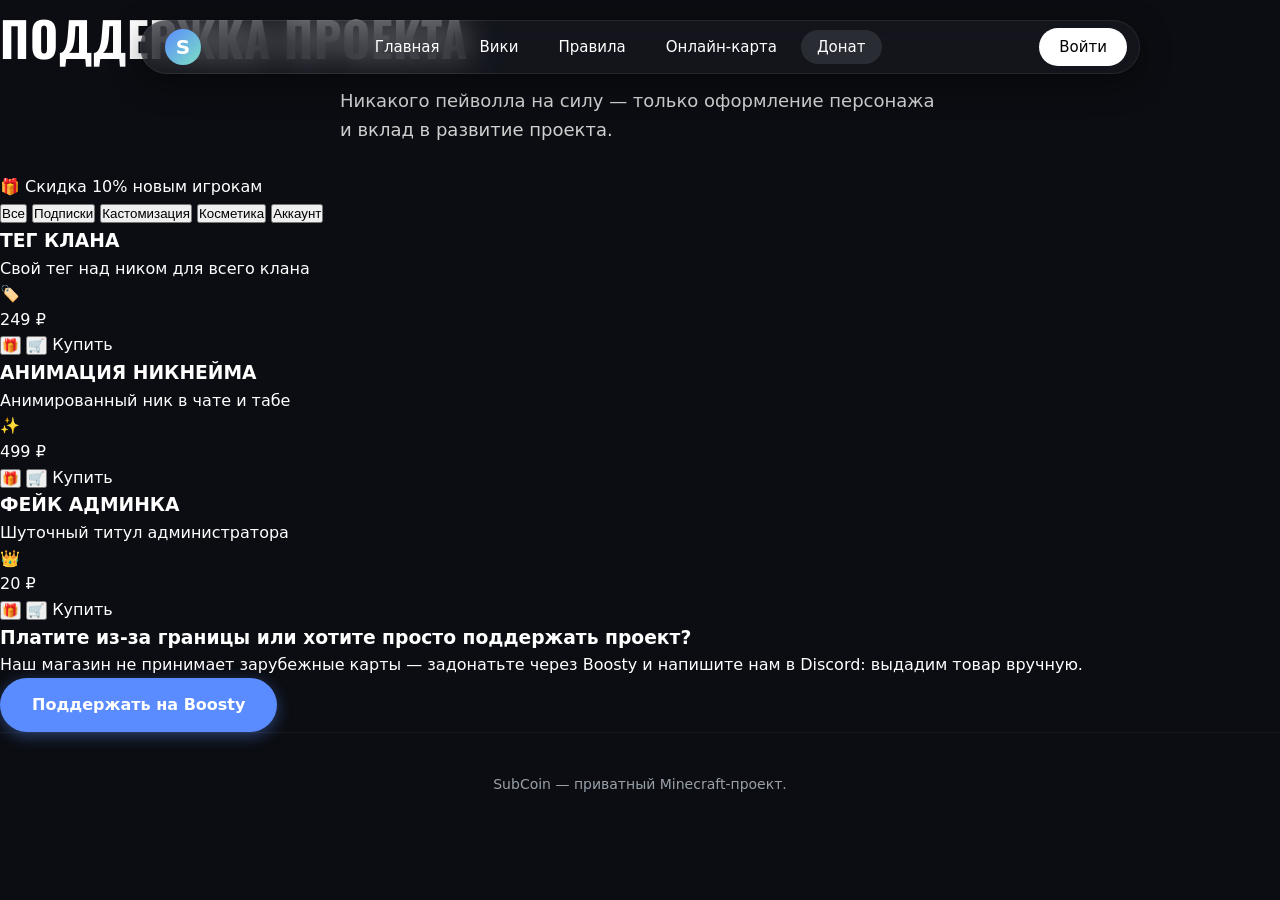
==== donate.html @ 5a4e620c "Create donate.html" ====
<!DOCTYPE html>
<html lang="ru">
<head>
<meta charset="UTF-8">
<meta name="viewport" content="width=device-width,initial-scale=1">
<title>Поддержка проекта — SubCoin</title>
<link rel="preconnect" href="https://fonts.googleapis.com">
<link rel="preconnect" href="https://fonts.gstatic.com" crossorigin>
<link href="https://fonts.googleapis.com/css2?family=Oswald:wght@700&display=swap" rel="stylesheet">
<link rel="stylesheet" href="style.css">
</head>
<body>

<header>
  <nav class="nav-pill">
    <div class="logo">
      <span class="logo-icon">S</span> 
    </div>
    <ul>
      <li><a href="index.html">Главная</a></li>
      <li><a href="wiki.html">Вики</a></li>
      <li><a href="rules.html">Правила</a></li>
      <li><a href="map.html">Онлайн-карта</a></li>
      <li><a href="donate.html" class="active">Донат</a></li>
    </ul>
    <div class="nav-right">
      <a href="https://discord.gg/ВАШ_ИНВАЙТ" target="_blank" rel="noopener" class="btn-discord">Войти</a>
    </div>
    <button class="burger" aria-label="Меню">☰</button>
  </nav>
</header>

<!-- Баннер доната -->
<section class="donate-hero">
  <div class="donate-hero-content">
    <h1 class="page-title" style="margin-bottom: 10px;">ПОДДЕРЖКА ПРОЕКТА</h1>
    <p style="font-size: 18px; color: #d0d0d0; max-width: 600px; margin: 0 auto 30px;">
      Никакого пейволла на силу — только оформление персонажа и вклад в развитие проекта.
    </p>
    <div class="promo-badge">
      🎁 Скидка 10% новым игрокам
    </div>
  </div>
</section>

<!-- Меню категорий -->
<div class="donate-tabs-container">
  <div class="donate-tabs">
    <button class="tab-btn active">Все</button>
    <button class="tab-btn">Подписки</button>
    <button class="tab-btn">Кастомизация</button>
    <button class="tab-btn">Косметика</button>
    <button class="tab-btn">Аккаунт</button>
  </div>
</div>

<!-- Сетка товаров -->
<section class="donate-store">
  <div class="store-grid">
    
    <!-- Товар 1 -->
    <div class="store-card">
      <div class="store-card-top">
        <h3>ТЕГ КЛАНА</h3>
        <p>Свой тег над ником для всего клана</p>
        <!-- Сюда можно вставить картинку товара -->
        <div class="store-img-placeholder">🏷️</div>
      </div>
      <div class="store-card-bottom">
        <div class="store-price">249 ₽</div>
        <div class="store-actions">
          <button class="icon-btn" title="Подарить">🎁</button>
          <button class="icon-btn" title="В корзину">🛒</button>
          <a href="#" class="buy-btn">Купить</a>
        </div>
      </div>
    </div>

    <!-- Товар 2 -->
    <div class="store-card">
      <div class="store-card-top">
        <h3>АНИМАЦИЯ НИКНЕЙМА</h3>
        <p>Анимированный ник в чате и табе</p>
        <div class="store-img-placeholder">✨</div>
      </div>
      <div class="store-card-bottom">
        <div class="store-price">499 ₽</div>
        <div class="store-actions">
          <button class="icon-btn" title="Подарить">🎁</button>
          <button class="icon-btn" title="В корзину">🛒</button>
          <a href="#" class="buy-btn">Купить</a>
        </div>
      </div>
    </div>

    <!-- Товар 3 -->
    <div class="store-card">
      <div class="store-card-top">
        <h3>ФЕЙК АДМИНКА</h3>
        <p>Шуточный титул администратора</p>
        <div class="store-img-placeholder">👑</div>
      </div>
      <div class="store-card-bottom">
        <div class="store-price">20 ₽</div>
        <div class="store-actions">
          <button class="icon-btn" title="Подарить">🎁</button>
          <button class="icon-btn" title="В корзину">🛒</button>
          <a href="#" class="buy-btn">Купить</a>
        </div>
      </div>
    </div>

  </div>
</section>

<!-- Блок помощи -->
<section class="donate-help">
  <div class="help-content">
    <div>
      <h3>Платите из-за границы или хотите просто поддержать проект?</h3>
      <p>Наш магазин не принимает зарубежные карты — задонатьте через Boosty и напишите нам в Discord: выдадим товар вручную.</p>
    </div>
    <a href="#" class="btn btn-primary" style="white-space: nowrap;">Поддержать на Boosty</a>
  </div>
</section>

<footer>
  SubCoin — приватный Minecraft-проект.
</footer>
<script src="script.js"></script>
</body>
</html>
---- style.css ----
:root{
  --bg:#0b0d12;
  --panel:rgba(25, 28, 36, 0.6); /* Полупрозрачный фон для меню */
  --text:#ffffff;
  --muted:#9aa0aa;
  --accent:#5b8cff;
  --accent2:#7ce0c3;
}

*{box-sizing:border-box;margin:0;padding:0}
body{
  font-family:system-ui,-apple-system,"Segoe UI",Roboto,sans-serif;
  background:var(--bg);color:var(--text);line-height:1.6;
  overflow-x: hidden;
}
a{color:var(--text);text-decoration:none}
a:hover{text-decoration:none}

/* --- ШАПКА (Меню-капсула) --- */
header{
  position: fixed; /* Меню теперь всегда висит сверху */
  top: 20px;
  left: 0;
  width: 100%;
  z-index: 100;
  display: flex;
  justify-content: center;
  pointer-events: none; /* Чтобы клики проходили сквозь пустые места */
}
.nav-pill{
  pointer-events: auto;
  display:flex;align-items:center;justify-content:space-between;
  background:var(--panel);
  backdrop-filter: blur(16px);
  -webkit-backdrop-filter: blur(16px);
  border: 1px solid rgba(255,255,255,0.08);
  border-radius: 50px;
  padding: 8px 12px 8px 24px;
  width: 90%;
  max-width: 1000px;
  box-shadow: 0 8px 32px rgba(0,0,0,0.4);
}
.logo-icon {
  display: inline-block;
  background: linear-gradient(135deg, #5b8cff, #7ce0c3);
  color: #fff;
  font-weight: 900;
  font-size: 20px;
  width: 36px; height: 36px;
  line-height: 36px;
  text-align: center;
  border-radius: 50%;
}
.nav-pill ul{display:flex;gap:8px;list-style:none;margin: 0 auto;}
.nav-pill a {
  font-size:15px; font-weight: 500; padding: 8px 16px; border-radius: 30px; transition: .2s;
}
.nav-pill a:hover, .nav-pill a.active {
  background: rgba(255,255,255,0.1);
}
.btn-discord {
  background: #fff; color: #000 !important; padding: 10px 20px !important; border-radius: 30px !important; font-weight: 600;
}
.btn-discord:hover { background: #e0e0e0; }
.burger{display:none;background:none;border:0;color:var(--text);font-size:24px;cursor:pointer; padding-right: 16px;}

/* --- ГЛАВНЫЙ ЭКРАН (С фоновой картинкой) --- */
.hero-main {
  position: relative;
  width: 100%;
  height: 100vh; /* Занимает весь экран */
  min-height: 700px;
  display: flex;
  align-items: center;
  justify-content: center;
  /* СЮДА ВСТАВЬТЕ ССЫЛКУ НА ВАШУ КАРТИНКУ (см. инструкцию ниже) */
  background-image: url('bg.jpg'); 
  background-size: cover;
  background-position: center;
  background-attachment: fixed; /* Эффект легкого параллакса */
}

/* Затемнение фона, чтобы текст читался */
.hero-overlay {
  position: absolute;
  top:0; left:0; right:0; bottom:0;
  background: linear-gradient(to bottom, rgba(11,13,18,0.3) 0%, rgba(11,13,18,0.8) 80%, rgba(11,13,18,1) 100%);
}

.hero-content {
  position: relative;
  z-index: 10;
  text-align: center;
  margin-top: 60px; /* Сдвиг вниз, чтобы не перекрывать меню */
}

/* Огромная надпись в стиле Moonvale */
.hero-title {
  font-family: 'Oswald', sans-serif;
  font-size: clamp(80px, 18vw, 250px); /* Адаптивный размер: от 80px до 250px */
  line-height: 0.9;
  letter-spacing: 2px;
  text-transform: uppercase;
  /* Градиент для текста (Серебристый/голубой) */
  background: linear-gradient(180deg, #ffffff 0%, #b0c4de 100%);
  -webkit-background-clip: text;
  -webkit-text-fill-color: transparent;
  filter: drop-shadow(0px 10px 30px rgba(0,0,0,0.8));
  margin-bottom: 10px;
}

.hero-subtitle {
  font-size: clamp(16px, 2vw, 22px);
  color: #d0d0d0;
  margin-bottom: 40px;
  text-shadow: 0 2px 10px rgba(0,0,0,0.8);
  font-weight: 500;
}

.hero-btns {
  display: flex;
  gap: 16px;
  justify-content: center;
  flex-wrap: wrap;
}

.btn{
  display:inline-block;padding:14px 32px;border-radius:50px;
  font-weight:600;font-size:16px;transition:.2s;
}
.btn-primary{background:var(--accent);color:#fff; box-shadow: 0 4px 15px rgba(91,140,255,0.4);}
.btn-primary:hover{background:#4a7bf0; transform: translateY(-2px);}
.btn-ghost{background: rgba(255,255,255,0.05); border:1px solid rgba(255,255,255,0.2); color:var(--text); backdrop-filter: blur(10px);}
.btn-ghost:hover{background: rgba(255,255,255,0.1); transform: translateY(-2px);}

/* --- СЕКЦИЯ НИЖЕ --- */
.features-section {
  max-width:1100px; margin: 0 auto; padding: 80px 20px;
}
.features-section h2 { font-size: 36px; text-align: center; margin-bottom: 50px; font-weight: 700;}
.cards{display:grid;grid-template-columns:repeat(auto-fit,minmax(260px,1fr));gap:24px}
.card{
  background:var(--panel); border:1px solid rgba(255,255,255,0.05); border-radius:20px;
  padding:30px; transition:.3s; backdrop-filter: blur(10px);
}
.card:hover{border-color:var(--accent); transform:translateY(-5px); box-shadow: 0 10px 30px rgba(0,0,0,0.5);}
.card h3{font-size:20px;margin-bottom:12px;color:var(--accent2)}
.card p{color:var(--muted);font-size:15px; line-height: 1.7;}

footer{
  border-top:1px solid rgba(255,255,255,0.05); text-align:center; padding:40px 20px; color:var(--muted); font-size:14px;
}

/* --- МОБИЛЬНАЯ ВЕРСИЯ --- */
@media(max-width:850px){
  .nav-pill { padding: 12px 20px; justify-content: space-between; }
  .nav-pill ul{
    display:none; position:absolute; top: 70px; left: 0; right: 0;
    flex-direction:column; background:rgba(15,17,21,0.95); padding:20px;
    border-radius: 20px; border:1px solid rgba(255,255,255,0.1); gap:10px;
    backdrop-filter: blur(20px); text-align: center;
  }
  .nav-pill ul.open{display:flex}
  .burger{display:block}
  .nav-right { display: none; } /* Прячем кнопку Войти на мобилке (можно оставить, если нужно) */
  .hero-title { line-height: 1.1; }
}
/* --- СТИЛИ ДЛЯ ВНУТРЕННИХ СТРАНИЦ (Вики, Правила, Карта) --- */
.page-content {
  max-width: 850px;
  margin: 0 auto;
  padding: 140px 20px 80px; /* Большой отступ сверху, чтобы меню не перекрывало заголовок */
}

.page-title {
  font-family: 'Oswald', sans-serif;
  font-size: clamp(32px, 5vw, 48px);
  margin-bottom: 20px;
  color: #fff;
  text-transform: uppercase;
  letter-spacing: 1px;
}

.page-content h2 {
  font-size: 26px;
  margin: 40px 0 15px;
  color: var(--accent2);
  font-weight: 600;
}

.page-content p, .page-content li {
  color: #cfd3da;
  font-size: 17px;
  margin-bottom: 12px;
  line-height: 1.7;
}

.page-content ul, .page-content ol {
  padding-left: 25px;
  margin-bottom: 25px;
}

.page-content code {
  background: rgba(255,255,255,0.1);
  padding: 3px 8px;
  border-radius: 6px;
  font-family: monospace;
  color: var(--accent2);
}

.notice {
  background: rgba(91, 140, 255, 0.1);
  border-left: 4px solid var(--accent);
  padding: 20px;
  border-radius: 8px;
  margin: 30px 0;
  color: #e0e0e0;
}

.map-frame {
  width: 100%;
  height: 70vh;
  min-height: 500px;
  border: 1px solid rgba(255,255,255,0.1);
  border-radius: 20px;
  background: #000;
  box-shadow: 0 10px 30px rgba(0,0,0,0.5);
}

.map-fallback {
  display: flex;
  flex-direction: column;
  align-items: center;
  justify-content: center;
  height: 400px;
  background: var(--panel);
  border: 2px dashed rgba(255,255,255,0.1);
  border-radius: 20px;
  color: var(--muted);
  text-align: center;
  padding: 20px;
}
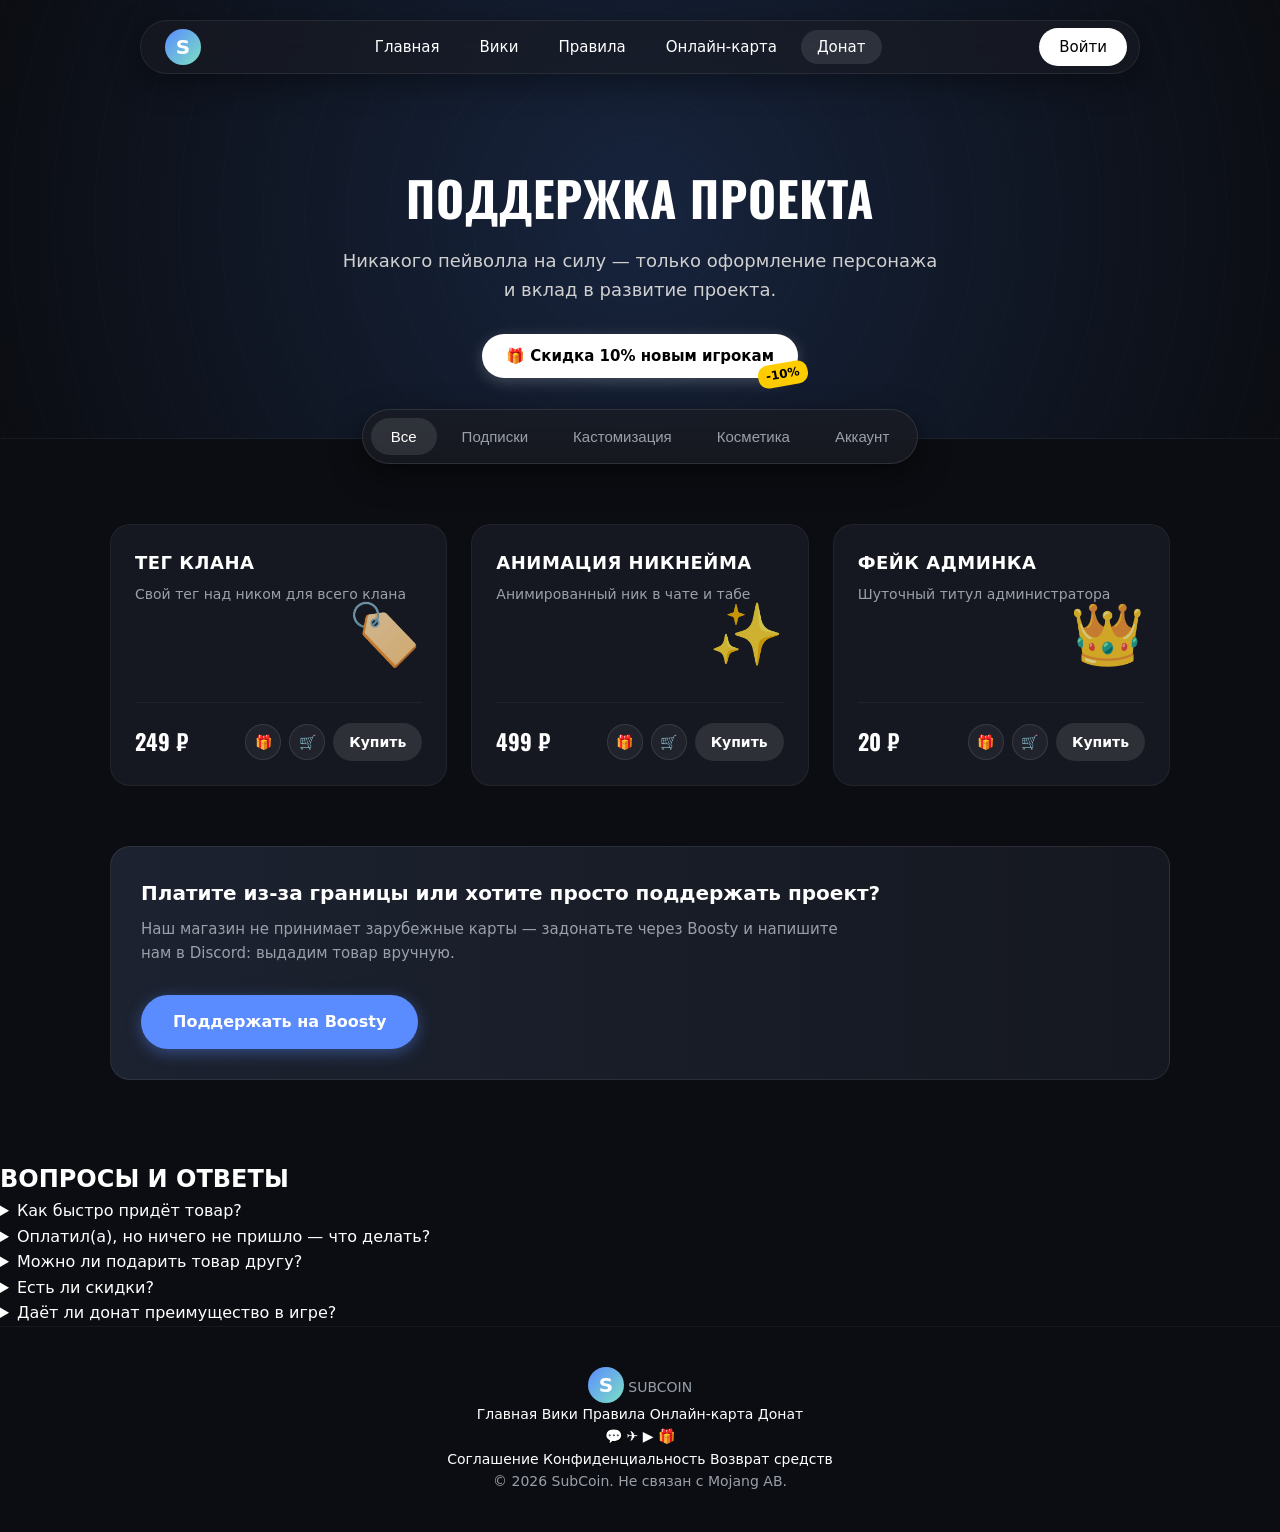
==== commit bd4b0cec: "Update donate.html" ====
--- a/donate.html
+++ b/donate.html
@@ -124,8 +124,83 @@
   </div>
 </section>
 
-<footer>
-  SubCoin — приватный Minecraft-проект.
+<!-- Блок Вопросы и ответы (FAQ) -->
+<section class="faq-section">
+  <h2 class="faq-title">ВОПРОСЫ И ОТВЕТЫ</h2>
+  
+  <div class="faq-container">
+    <!-- Вопрос 1 -->
+    <details class="faq-item">
+      <summary class="faq-question">Как быстро придёт товар?</summary>
+      <div class="faq-answer">
+        <p>Товар выдаётся автоматически в течение 1–5 минут после успешной оплаты. Если вы не получили его, проверьте, зашли ли вы на сервер, или напишите в поддержку.</p>
+      </div>
+    </details>
+
+    <!-- Вопрос 2 -->
+    <details class="faq-item">
+      <summary class="faq-question">Оплатил(а), но ничего не пришло — что делать?</summary>
+      <div class="faq-answer">
+        <p>Не паникуйте! Сначала проверьте историю платежей на почте. Если деньги списались, а товара нет — создайте тикет в нашем Discord в канале #поддержка и приложите чек об оплате.</p>
+      </div>
+    </details>
+
+    <!-- Вопрос 3 -->
+    <details class="faq-item">
+      <summary class="faq-question">Можно ли подарить товар другу?</summary>
+      <div class="faq-answer">
+        <p>Да! При оформлении заказа в магазине укажите никнейм друга вместо своего. Или нажмите на иконку «подарка» (🎁) рядом с кнопкой покупки.</p>
+      </div>
+    </details>
+
+    <!-- Вопрос 4 -->
+    <details class="faq-item">
+      <summary class="faq-question">Есть ли скидки?</summary>
+      <div class="faq-answer">
+        <p>Да, новым игрокам мы дарим скидку 10% на первый заказ. Также мы периодически устраиваем распродажи на праздники — следите за новостями в Discord.</p>
+      </div>
+    </details>
+
+    <!-- Вопрос 5 -->
+    <details class="faq-item">
+      <summary class="faq-question">Даёт ли донат преимущество в игре?</summary>
+      <div class="faq-answer">
+        <p>Нет. Мы строго следуем правилам Mojang (EULA). Все товары в магазине — это исключительно косметика (анимации ников, теги, шуточные титулы) и не влияют на игровой баланс или добычу ресурсов.</p>
+      </div>
+    </details>
+  </div>
+</section>
+
+<!-- Новый красивый футер (подвал) -->
+<footer class="main-footer">
+  <div class="footer-top">
+    <div class="footer-logo">
+      <span class="logo-icon">S</span> SUBCOIN
+    </div>
+    <div class="footer-links">
+      <a href="index.html">Главная</a>
+      <a href="wiki.html">Вики</a>
+      <a href="rules.html">Правила</a>
+      <a href="map.html">Онлайн-карта</a>
+      <a href="donate.html">Донат</a>
+    </div>
+  </div>
+  
+  <div class="footer-bottom">
+    <div class="footer-socials">
+      <a href="https://discord.gg/ВАШ_ИНВАЙТ" target="_blank" title="Discord">💬</a>
+      <a href="#" target="_blank" title="Telegram">✈️</a>
+      <a href="#" target="_blank" title="YouTube">▶️</a>
+      <a href="#" target="_blank" title="Boosty">🎁</a>
+    </div>
+    
+    <div class="footer-legal">
+      <a href="#">Соглашение</a>
+      <a href="#">Конфиденциальность</a>
+      <a href="#">Возврат средств</a>
+      <p>© 2026 SubCoin. Не связан с Mojang AB.</p>
+    </div>
+  </div>
 </footer>
 <script src="script.js"></script>
 </body>
--- a/style.css
+++ b/style.css
@@ -240,3 +240,216 @@
   text-align: center;
   padding: 20px;
 }
+/* --- СТИЛИ ДЛЯ СТРАНИЦЫ ДОНАТА --- */
+
+/* Баннер сверху */
+.donate-hero {
+  background: radial-gradient(circle at center, #17243d 0%, #0b0d12 100%);
+  padding: 160px 20px 60px;
+  text-align: center;
+  position: relative;
+  overflow: hidden;
+  border-bottom: 1px solid rgba(255,255,255,0.05);
+}
+/* Красивые линии на фоне (как на moonvale) */
+.donate-hero::before {
+  content: '';
+  position: absolute;
+  top: -50%; left: -50%; width: 200%; height: 200%;
+  background-image: repeating-radial-gradient(
+    circle at center,
+    transparent 0,
+    transparent 40px,
+    rgba(91, 140, 255, 0.05) 41px,
+    transparent 42px
+  );
+  opacity: 0.5;
+  pointer-events: none;
+}
+
+.promo-badge {
+  display: inline-block;
+  background: #fff;
+  color: #000;
+  padding: 10px 24px;
+  border-radius: 30px;
+  font-weight: 700;
+  font-size: 15px;
+  box-shadow: 0 4px 15px rgba(255,255,255,0.2);
+  position: relative;
+}
+/* Маленькая желтая плашка со скидкой */
+.promo-badge::after {
+  content: '-10%';
+  position: absolute;
+  bottom: -8px; right: -10px;
+  background: #ffcc00;
+  color: #000;
+  font-size: 12px;
+  padding: 2px 8px;
+  border-radius: 10px;
+  font-weight: 800;
+  transform: rotate(-10deg);
+}
+
+/* Меню категорий (табы) */
+.donate-tabs-container {
+  display: flex;
+  justify-content: center;
+  margin-top: -30px; /* Наложение на баннер */
+  position: relative;
+  z-index: 10;
+}
+.donate-tabs {
+  display: flex;
+  background: rgba(25, 28, 36, 0.8);
+  backdrop-filter: blur(16px);
+  border: 1px solid rgba(255,255,255,0.1);
+  border-radius: 50px;
+  padding: 8px;
+  gap: 5px;
+  box-shadow: 0 10px 30px rgba(0,0,0,0.5);
+}
+.tab-btn {
+  background: transparent;
+  border: none;
+  color: var(--muted);
+  padding: 10px 20px;
+  border-radius: 40px;
+  font-size: 15px;
+  font-weight: 500;
+  cursor: pointer;
+  transition: 0.2s;
+}
+.tab-btn:hover { color: #fff; }
+.tab-btn.active {
+  background: rgba(255,255,255,0.1);
+  color: #fff;
+}
+
+/* Сетка товаров */
+.donate-store {
+  max-width: 1100px;
+  margin: 0 auto;
+  padding: 60px 20px;
+}
+.store-grid {
+  display: grid;
+  grid-template-columns: repeat(auto-fit, minmax(300px, 1fr));
+  gap: 24px;
+}
+
+/* Карточка товара */
+.store-card {
+  background: #151820;
+  border: 1px solid rgba(255,255,255,0.05);
+  border-radius: 20px;
+  padding: 24px;
+  display: flex;
+  flex-direction: column;
+  justify-content: space-between;
+  transition: 0.3s;
+}
+.store-card:hover {
+  border-color: rgba(91, 140, 255, 0.5);
+  transform: translateY(-5px);
+  box-shadow: 0 15px 30px rgba(0,0,0,0.6);
+}
+.store-card-top h3 {
+  font-size: 18px;
+  font-weight: 700;
+  margin-bottom: 5px;
+  text-transform: uppercase;
+  letter-spacing: 0.5px;
+}
+.store-card-top p {
+  color: var(--muted);
+  font-size: 14px;
+  margin-bottom: 20px;
+}
+.store-img-placeholder {
+  font-size: 60px;
+  text-align: right;
+  margin-top: -40px; /* Поднимаем картинку вправо */
+  opacity: 0.8;
+}
+.store-card-bottom {
+  display: flex;
+  justify-content: space-between;
+  align-items: center;
+  margin-top: 20px;
+  padding-top: 20px;
+  border-top: 1px solid rgba(255,255,255,0.05);
+}
+.store-price {
+  font-size: 22px;
+  font-weight: 800;
+  font-family: 'Oswald', sans-serif;
+}
+.store-actions {
+  display: flex;
+  align-items: center;
+  gap: 8px;
+}
+.icon-btn {
+  background: rgba(255,255,255,0.05);
+  border: 1px solid rgba(255,255,255,0.1);
+  color: #fff;
+  width: 36px; height: 36px;
+  border-radius: 50%;
+  cursor: pointer;
+  display: flex;
+  align-items: center;
+  justify-content: center;
+  transition: 0.2s;
+  font-size: 14px;
+}
+.icon-btn:hover { background: rgba(255,255,255,0.15); }
+.buy-btn {
+  background: rgba(255,255,255,0.1);
+  color: #fff;
+  padding: 8px 16px;
+  border-radius: 20px;
+  font-size: 14px;
+  font-weight: 600;
+  transition: 0.2s;
+}
+.buy-btn:hover {
+  background: var(--accent);
+  text-decoration: none;
+}
+
+/* Блок помощи (Boosty) */
+.donate-help {
+  max-width: 1100px;
+  margin: 0 auto 80px;
+  padding: 0 20px;
+}
+.help-content {
+  background: linear-gradient(90deg, #1c2230 0%, #151820 100%);
+  border: 1px solid rgba(255,255,255,0.08);
+  border-radius: 20px;
+  padding: 30px;
+  display: flex;
+  align-items: center;
+  justify-content: space-between;
+  gap: 30px;
+  flex-wrap: wrap;
+}
+.help-content h3 {
+  font-size: 20px;
+  margin-bottom: 8px;
+}
+.help-content p {
+  color: var(--muted);
+  font-size: 15px;
+  max-width: 700px;
+}
+
+/* --- Мобильная версия для доната --- */
+@media (max-width: 768px) {
+  .donate-tabs { flex-wrap: wrap; justify-content: center; border-radius: 20px; }
+  .tab-btn { padding: 8px 14px; font-size: 14px; }
+  .store-img-placeholder { font-size: 40px; margin-top: -10px; }
+  .help-content { flex-direction: column; text-align: center; }
+}
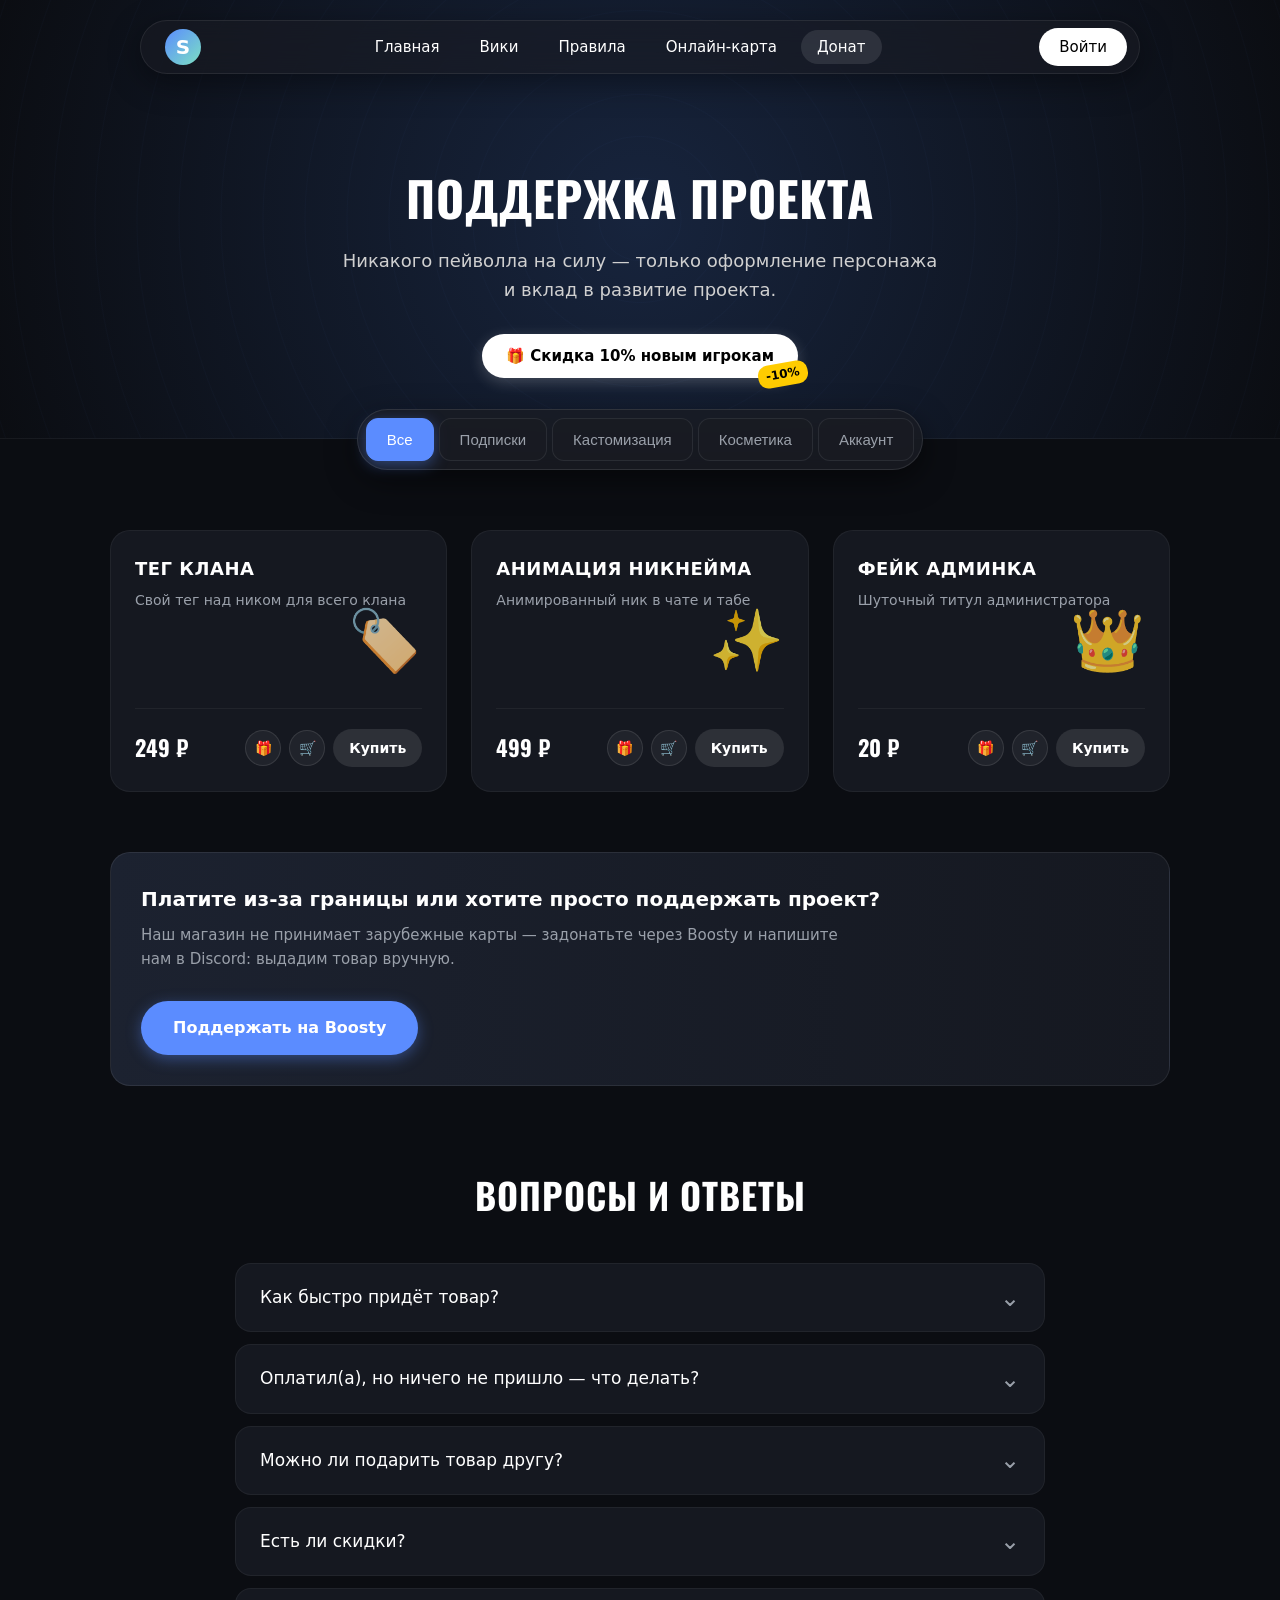
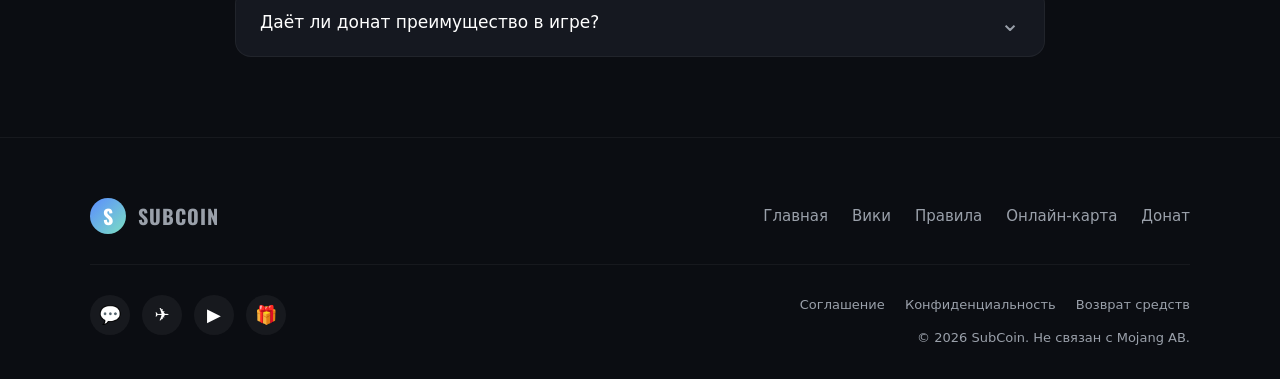
==== commit 790731b9: "Update donate.html" ====
--- a/donate.html
+++ b/donate.html
@@ -24,13 +24,12 @@
       <li><a href="donate.html" class="active">Донат</a></li>
     </ul>
     <div class="nav-right">
-      <a href="https://discord.gg/ВАШ_ИНВАЙТ" target="_blank" rel="noopener" class="btn-discord">Войти</a>
+      <a href="https://discord.gg/estriperconor" target="_blank" rel="noopener" class="btn-discord">Войти</a>
     </div>
     <button class="burger" aria-label="Меню">☰</button>
   </nav>
 </header>
 
-<!-- Баннер доната -->
 <section class="donate-hero">
   <div class="donate-hero-content">
     <h1 class="page-title" style="margin-bottom: 10px;">ПОДДЕРЖКА ПРОЕКТА</h1>
@@ -43,7 +42,6 @@
   </div>
 </section>
 
-<!-- Меню категорий -->
 <div class="donate-tabs-container">
   <div class="donate-tabs">
     <button class="tab-btn active">Все</button>
@@ -54,16 +52,13 @@
   </div>
 </div>
 
-<!-- Сетка товаров -->
 <section class="donate-store">
   <div class="store-grid">
     
-    <!-- Товар 1 -->
     <div class="store-card">
       <div class="store-card-top">
         <h3>ТЕГ КЛАНА</h3>
         <p>Свой тег над ником для всего клана</p>
-        <!-- Сюда можно вставить картинку товара -->
         <div class="store-img-placeholder">🏷️</div>
       </div>
       <div class="store-card-bottom">
@@ -76,7 +71,6 @@
       </div>
     </div>
 
-    <!-- Товар 2 -->
     <div class="store-card">
       <div class="store-card-top">
         <h3>АНИМАЦИЯ НИКНЕЙМА</h3>
@@ -93,7 +87,6 @@
       </div>
     </div>
 
-    <!-- Товар 3 -->
     <div class="store-card">
       <div class="store-card-top">
         <h3>ФЕЙК АДМИНКА</h3>
@@ -113,7 +106,6 @@
   </div>
 </section>
 
-<!-- Блок помощи -->
 <section class="donate-help">
   <div class="help-content">
     <div>
@@ -124,12 +116,10 @@
   </div>
 </section>
 
-<!-- Блок Вопросы и ответы (FAQ) -->
 <section class="faq-section">
   <h2 class="faq-title">ВОПРОСЫ И ОТВЕТЫ</h2>
   
   <div class="faq-container">
-    <!-- Вопрос 1 -->
     <details class="faq-item">
       <summary class="faq-question">Как быстро придёт товар?</summary>
       <div class="faq-answer">
@@ -137,7 +127,6 @@
       </div>
     </details>
 
-    <!-- Вопрос 2 -->
     <details class="faq-item">
       <summary class="faq-question">Оплатил(а), но ничего не пришло — что делать?</summary>
       <div class="faq-answer">
@@ -145,7 +134,6 @@
       </div>
     </details>
 
-    <!-- Вопрос 3 -->
     <details class="faq-item">
       <summary class="faq-question">Можно ли подарить товар другу?</summary>
       <div class="faq-answer">
@@ -153,15 +141,13 @@
       </div>
     </details>
 
-    <!-- Вопрос 4 -->
     <details class="faq-item">
       <summary class="faq-question">Есть ли скидки?</summary>
       <div class="faq-answer">
         <p>Да, новым игрокам мы дарим скидку 10% на первый заказ. Также мы периодически устраиваем распродажи на праздники — следите за новостями в Discord.</p>
       </div>
     </details>
-
-    <!-- Вопрос 5 -->
+    
     <details class="faq-item">
       <summary class="faq-question">Даёт ли донат преимущество в игре?</summary>
       <div class="faq-answer">
@@ -171,7 +157,6 @@
   </div>
 </section>
 
-<!-- Новый красивый футер (подвал) -->
 <footer class="main-footer">
   <div class="footer-top">
     <div class="footer-logo">
@@ -188,7 +173,7 @@
   
   <div class="footer-bottom">
     <div class="footer-socials">
-      <a href="https://discord.gg/ВАШ_ИНВАЙТ" target="_blank" title="Discord">💬</a>
+      <a href="https://discord.gg/estriperconor" target="_blank" title="Discord">💬</a>
       <a href="#" target="_blank" title="Telegram">✈️</a>
       <a href="#" target="_blank" title="YouTube">▶️</a>
       <a href="#" target="_blank" title="Boosty">🎁</a>
--- a/style.css
+++ b/style.css
@@ -453,3 +453,506 @@
   .store-img-placeholder { font-size: 40px; margin-top: -10px; }
   .help-content { flex-direction: column; text-align: center; }
 }
+/* --- БЛОК ВОПРОСОВ И ОТВЕТОВ (FAQ) --- */
+.faq-section {
+  max-width: 850px;
+  margin: 60px auto;
+  padding: 0 20px;
+}
+
+.faq-title {
+  font-family: 'Oswald', sans-serif;
+  font-size: 36px;
+  text-align: center;
+  margin-bottom: 40px;
+  letter-spacing: 1px;
+}
+
+.faq-container {
+  display: flex;
+  flex-direction: column;
+  gap: 12px;
+}
+
+/* Сама плашка вопроса */
+.faq-item {
+  background: #151820;
+  border: 1px solid rgba(255,255,255,0.05);
+  border-radius: 16px;
+  overflow: hidden;
+  transition: 0.3s;
+}
+
+.faq-item:hover {
+  border-color: rgba(91, 140, 255, 0.3);
+}
+
+/* Кнопка с вопросом */
+.faq-question {
+  padding: 20px 24px;
+  font-size: 17px;
+  font-weight: 500;
+  cursor: pointer;
+  position: relative;
+  list-style: none; /* Убираем стандартный треугольник браузера */
+  display: flex;
+  justify-content: space-between;
+  align-items: center;
+}
+
+/* Убираем стандартный маркер в Safari */
+.faq-question::-webkit-details-marker {
+  display: none;
+}
+
+/* Рисуем свою стрелочку (галочку) */
+.faq-question::after {
+  content: '⌄';
+  font-size: 24px;
+  color: var(--muted);
+  transition: 0.3s;
+  line-height: 1;
+}
+
+/* Поворот стрелочки при открытии */
+.faq-item[open] .faq-question::after {
+  transform: rotate(180deg);
+  color: var(--accent);
+}
+
+/* Плавное появление ответа */
+.faq-answer {
+  padding: 0 24px 20px;
+  color: var(--muted);
+  font-size: 15px;
+  line-height: 1.6;
+  animation: fadeIn 0.3s ease-in-out;
+}
+
+@keyframes fadeIn {
+  from { opacity: 0; transform: translateY(-5px); }
+  to { opacity: 1; transform: translateY(0); }
+}
+
+/* --- НОВЫЙ КРАСИВЫЙ ФУТЕР --- */
+.main-footer {
+  background: #0b0d12;
+  border-top: 1px solid rgba(255,255,255,0.05);
+  padding: 60px 20px 30px;
+  margin-top: 80px;
+}
+
+.footer-top {
+  max-width: 1100px;
+  margin: 0 auto;
+  display: flex;
+  justify-content: space-between;
+  align-items: center;
+  padding-bottom: 30px;
+  border-bottom: 1px solid rgba(255,255,255,0.05);
+  flex-wrap: wrap;
+  gap: 20px;
+}
+
+.footer-logo {
+  display: flex;
+  align-items: center;
+  gap: 12px;
+  font-family: 'Oswald', sans-serif;
+  font-size: 20px;
+  font-weight: 700;
+  letter-spacing: 1px;
+}
+
+.footer-links {
+  display: flex;
+  gap: 24px;
+  flex-wrap: wrap;
+}
+
+.footer-links a {
+  color: var(--muted);
+  font-size: 15px;
+  transition: 0.2s;
+}
+
+.footer-links a:hover {
+  color: #fff;
+}
+
+.footer-bottom {
+  max-width: 1100px;
+  margin: 30px auto 0;
+  display: flex;
+  justify-content: space-between;
+  align-items: flex-start;
+  flex-wrap: wrap;
+  gap: 30px;
+}
+
+.footer-socials {
+  display: flex;
+  gap: 12px;
+}
+
+.footer-socials a {
+  display: flex;
+  align-items: center;
+  justify-content: center;
+  width: 40px;
+  height: 40px;
+  background: rgba(255,255,255,0.05);
+  border-radius: 50%;
+  font-size: 18px;
+  transition: 0.2s;
+}
+
+.footer-socials a:hover {
+  background: var(--accent);
+  transform: translateY(-2px);
+}
+
+.footer-legal {
+  text-align: right;
+  color: var(--muted);
+  font-size: 13px;
+}
+
+.footer-legal a {
+  color: var(--muted);
+  margin-left: 16px;
+  transition: 0.2s;
+}
+
+.footer-legal a:hover {
+  color: #fff;
+}
+
+.footer-legal p {
+  margin-top: 12px;
+}
+
+/* Мобильная версия футера и FAQ */
+@media (max-width: 768px) {
+  .footer-top { flex-direction: column; text-align: center; justify-content: center; }
+  .footer-links { justify-content: center; }
+  .footer-bottom { flex-direction: column; align-items: center; text-align: center; }
+  .footer-legal { text-align: center; }
+  .footer-legal a { margin: 0 8px; display: inline-block; margin-bottom: 8px; }
+}
+/* Баннер сверху */
+.rule-hero {
+  background: radial-gradient(circle at center, #17243d 0%, #0b0d12 100%);
+  padding: 160px 20px 60px;
+  text-align: center;
+  position: relative;
+  overflow: hidden;
+  border-bottom: 1px solid rgba(255,255,255,0.05);
+}
+/* Красивые линии на фоне (как на moonvale) */
+.rule-hero::before {
+  content: '';
+  position: absolute;
+  top: -50%; left: -50%; width: 200%; height: 200%;
+  background-image: repeating-radial-gradient(
+    circle at center,
+    transparent 0,
+    transparent 40px,
+    rgba(91, 140, 255, 0.05) 41px,
+    transparent 42px
+  );
+  opacity: 0.5;
+  pointer-events: none;
+}
+/* Стили для блока с правилами */
+.rules-box {
+  background: #151820; /* Темная подложка */
+  border: 1px solid rgba(255,255,255,0.05);
+  border-radius: 20px;
+  padding: 40px;
+  box-shadow: 0 10px 30px rgba(0,0,0,0.3);
+}
+
+.rules-box h2 {
+  margin-top: 0; /* Убираем лишний отступ у первого заголовка */
+}
+
+.rules-box h2:not(:first-child) {
+  margin-top: 40px; /* Отступ между смысловыми блоками */
+  border-top: 1px solid rgba(255,255,255,0.05);
+  padding-top: 30px;
+}
+
+/* Делаем код (названия каналов) красивым */
+.rules-box code {
+  background: rgba(91, 140, 255, 0.15);
+  color: var(--accent2);
+  padding: 2px 6px;
+  border-radius: 4px;
+}
+
+/* Адаптив для мобильных */
+@media (max-width: 768px) {
+  .rules-box {
+    padding: 20px;
+  }
+}
+/* --- СТИЛИ ДЛЯ СТРАНИЦЫ ПРАВИЛ С САЙДБАРОМ --- */
+
+.rules-layout {
+  max-width: 1200px;
+  margin: 120px auto 60px; /* Отступ сверху, чтобы не мешало меню */
+  padding: 0 20px;
+  display: flex;
+  gap: 40px;
+  align-items: flex-start;
+}
+
+/* --- ЛЕВОЕ МЕНЮ (САЙДБАР) --- */
+.rules-sidebar {
+  width: 280px;
+  flex-shrink: 0;
+  position: sticky;
+  top: 100px; /* Меню будет прилипать при прокрутке */
+  background: rgba(25, 28, 36, 0.6);
+  border: 1px solid rgba(255,255,255,0.05);
+  border-radius: 20px;
+  padding: 24px;
+  backdrop-filter: blur(10px);
+}
+
+.sidebar-title {
+  font-family: 'Oswald', sans-serif;
+  font-size: 20px;
+  color: #fff;
+  margin-bottom: 20px;
+  display: flex;
+  align-items: center;
+  gap: 10px;
+  letter-spacing: 1px;
+}
+
+.sidebar-title .icon {
+  background: var(--accent);
+  width: 32px; height: 32px;
+  border-radius: 50%;
+  display: flex;
+  align-items: center;
+  justify-content: center;
+  font-size: 16px;
+}
+
+.rules-sidebar ul {
+  list-style: none;
+  padding: 0;
+  margin: 0;
+}
+
+.rules-sidebar li {
+  margin-bottom: 8px;
+}
+
+.rules-sidebar a {
+  display: block;
+  color: var(--muted);
+  font-size: 15px;
+  padding: 10px 14px;
+  border-radius: 10px;
+  transition: 0.2s;
+  text-decoration: none;
+}
+
+.rules-sidebar a:hover {
+  background: rgba(255,255,255,0.05);
+  color: #fff;
+  padding-left: 18px; /* Эффект сдвига при наведении */
+}
+
+/* --- ПРАВАЯ ЧАСТЬ (КОНТЕНТ) --- */
+.rules-content {
+  flex-grow: 1;
+  background: #151820;
+  border: 1px solid rgba(255,255,255,0.05);
+  border-radius: 20px;
+  padding: 50px;
+  box-shadow: 0 10px 30px rgba(0,0,0,0.3);
+}
+
+.rules-header {
+  text-align: center;
+  margin-bottom: 40px;
+  padding-bottom: 30px;
+  border-bottom: 1px solid rgba(255,255,255,0.05);
+}
+
+.rules-subtitle {
+  color: var(--muted);
+  font-size: 16px;
+  margin-top: 10px;
+}
+
+/* Стили для самих разделов правил */
+.rule-section {
+  margin-bottom: 50px;
+  scroll-margin-top: 120px; /* Отступ при клике на ссылку, чтобы меню не закрывало заголовок */
+}
+
+.rule-section:last-child {
+  margin-bottom: 0;
+}
+
+.rule-section h2 {
+  font-size: 26px;
+  color: var(--accent2);
+  margin-bottom: 20px;
+  font-family: 'Oswald', sans-serif;
+  letter-spacing: 0.5px;
+}
+
+.rule-section p, .rule-section li {
+  color: #cfd3da;
+  font-size: 16px;
+  line-height: 1.7;
+  margin-bottom: 12px;
+}
+
+.rule-section ul {
+  padding-left: 20px;
+}
+
+.rule-section strong {
+  color: #fff;
+}
+
+.rule-section code {
+  background: rgba(91, 140, 255, 0.15);
+  color: var(--accent2);
+  padding: 2px 6px;
+  border-radius: 4px;
+}
+
+/* --- МОБИЛЬНАЯ ВЕРСИЯ (АДАПТИВ) --- */
+@media (max-width: 900px) {
+  .rules-layout {
+    flex-direction: column;
+    margin-top: 90px;
+  }
+  
+  .rules-sidebar {
+    width: 100%;
+    position: static; /* На телефоне меню не липнет, а просто стоит сверху */
+    padding: 20px;
+  }
+  
+  .rules-sidebar ul {
+    display: flex;
+    flex-wrap: wrap;
+    gap: 8px;
+  }
+  
+  .rules-sidebar li {
+    margin-bottom: 0;
+  }
+  
+  .rules-sidebar a {
+    padding: 8px 12px;
+    font-size: 14px;
+    background: rgba(255,255,255,0.03);
+  }
+
+  .rules-content {
+    padding: 30px 20px;
+  }
+}
+/* --- СТИЛИ ДЛЯ ВКЛАДОК (ПРАВИЛА) --- */
+
+.tabs-nav {
+  display: flex;
+  flex-wrap: wrap;
+  gap: 10px;
+  justify-content: center;
+  margin-bottom: 30px;
+}
+
+.tab-btn {
+  background: rgba(25, 28, 36, 0.8);
+  border: 1px solid rgba(255,255,255,0.08);
+  color: var(--muted);
+  padding: 12px 20px;
+  border-radius: 12px;
+  font-size: 15px;
+  font-weight: 500;
+  cursor: pointer;
+  transition: all 0.2s;
+  display: flex;
+  align-items: center;
+  gap: 8px;
+}
+
+.tab-btn:hover {
+  background: rgba(255,255,255,0.05);
+  color: #fff;
+  border-color: rgba(91, 140, 255, 0.3);
+}
+
+/* Активная кнопка */
+.tab-btn.active {
+  background: var(--accent);
+  color: #fff;
+  border-color: var(--accent);
+  box-shadow: 0 4px 15px rgba(91, 140, 255, 0.4);
+}
+
+/* Контейнер для текста */
+.tabs-content-box {
+  background: #151820;
+  border: 1px solid rgba(255,255,255,0.05);
+  border-radius: 20px;
+  padding: 40px;
+  box-shadow: 0 10px 30px rgba(0,0,0,0.3);
+  min-height: 300px; /* Чтобы блок не прыгал, если текста мало */
+}
+
+/* Скрываем все вкладки по умолчанию */
+.tab-content {
+  display: none;
+  animation: fadeIn 0.3s ease-in-out;
+}
+
+/* Показываем только активную */
+.tab-content.active {
+  display: block;
+}
+
+.tab-content h2 {
+  font-family: 'Oswald', sans-serif;
+  font-size: 26px;
+  color: var(--accent2);
+  margin-bottom: 20px;
+}
+
+.tab-content p, .tab-content li {
+  color: #cfd3da;
+  font-size: 16px;
+  line-height: 1.7;
+  margin-bottom: 12px;
+}
+
+.tab-content ul {
+  padding-left: 20px;
+}
+
+.tab-content strong {
+  color: #fff;
+}
+
+@keyframes fadeIn {
+  from { opacity: 0; transform: translateY(5px); }
+  to { opacity: 1; transform: translateY(0); }
+}
+
+/* Мобильная версия */
+@media (max-width: 768px) {
+  .tabs-content-box { padding: 25px 20px; }
+  .tab-btn { padding: 10px 14px; font-size: 14px; flex: 1 1 40%; justify-content: center; }
+}
